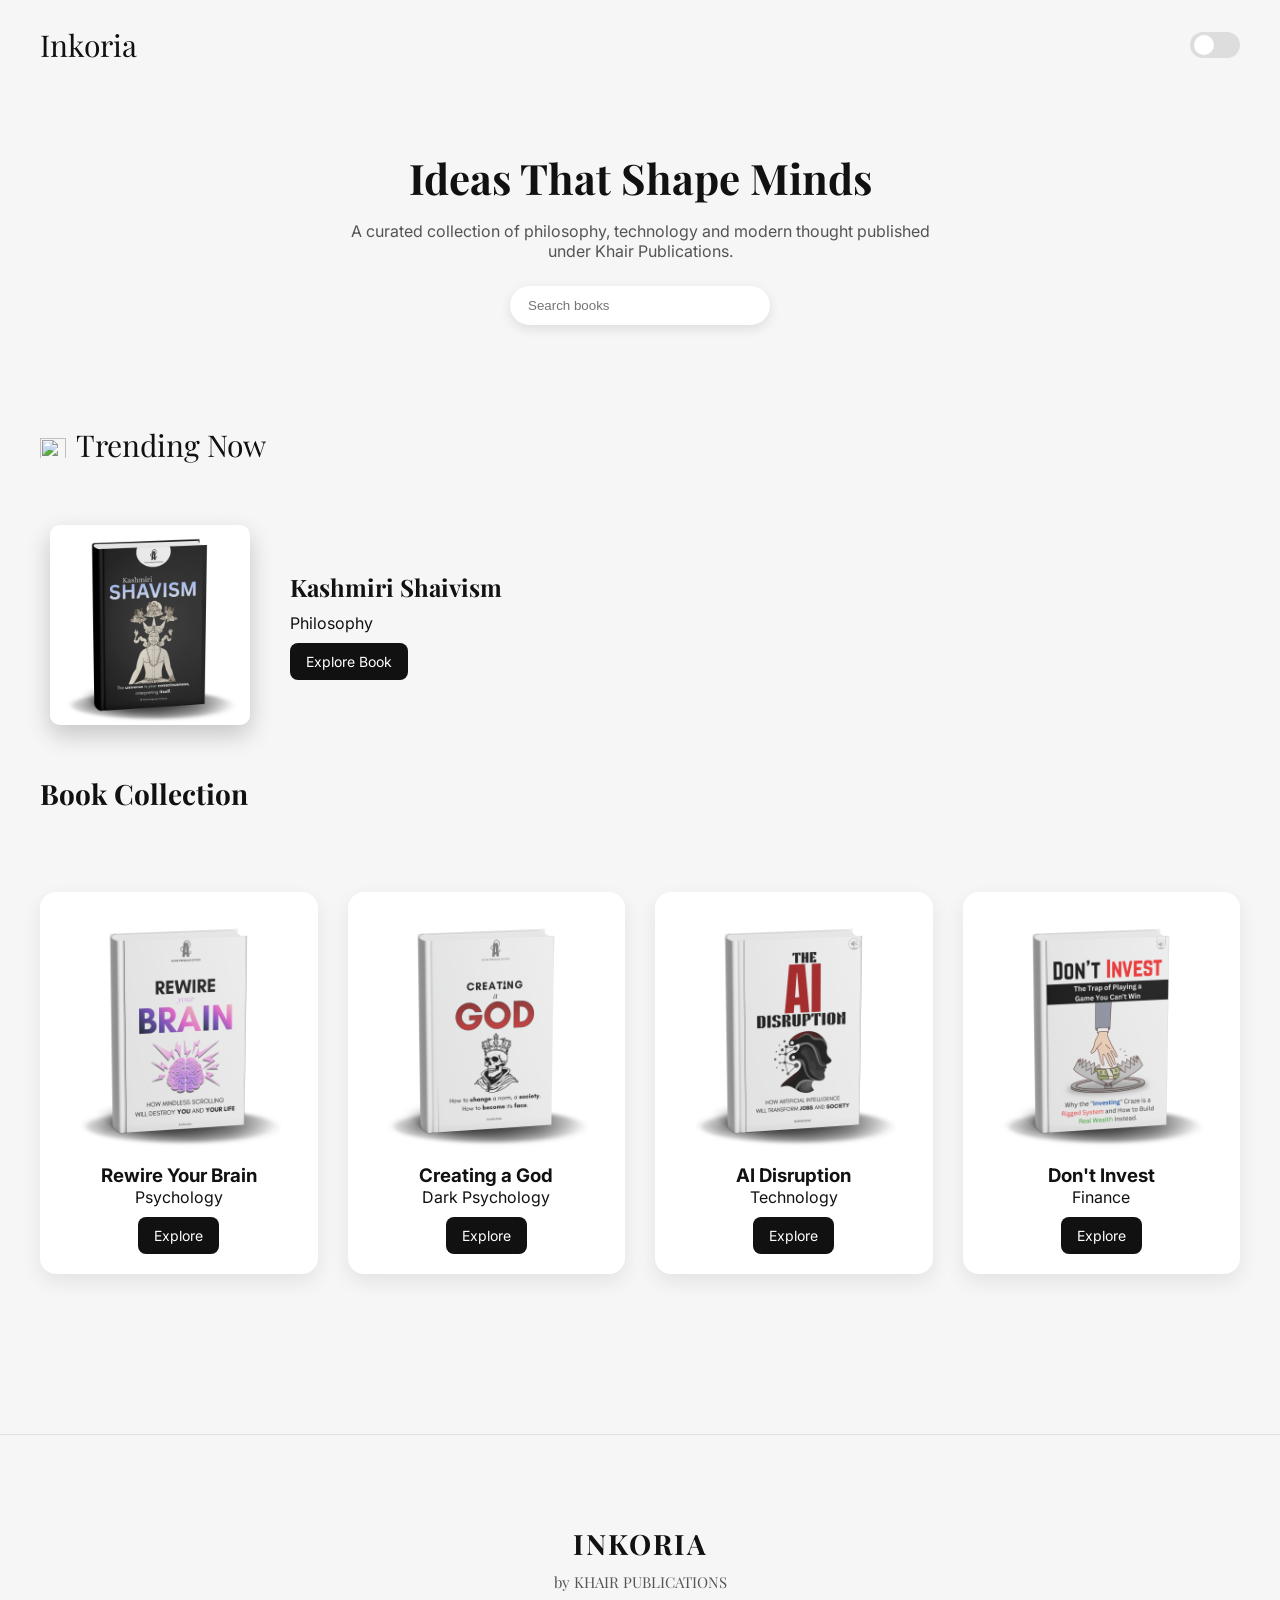
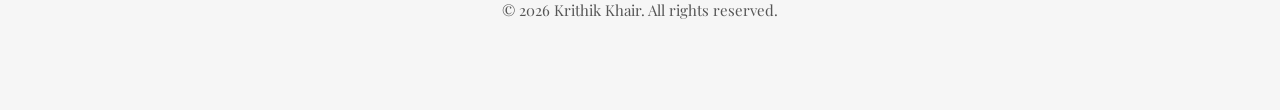
==== index.html @ 73728a2a "Update index.html" ====
<!DOCTYPE html>
<html lang="en">

<head>
<link rel="icon" type="image/png" sizes="512x512" href="favicon.png?v=2">
<link rel="apple-touch-icon" href="favicon.png">
<meta charset="UTF-8">
<meta name="viewport" content="width=device-width, initial-scale=1.0">

<title>Inkoria</title>

<link rel="stylesheet" href="styles.css">

<link href="https://fonts.googleapis.com/css2?family=Playfair+Display:wght@600&family=Inter:wght@300;400;500&display=swap" rel="stylesheet">

</head>


<body>

<header>

<div class="logo">Inkoria</div>

<div class="toggle">
<input type="checkbox" id="dark">
<label for="dark"></label>
</div>

</header>



<section class="hero">

<h1>Ideas That Shape Minds</h1>

<p>
A curated collection of philosophy, technology and modern thought
published under Khair Publications.
</p>

<input class="search" placeholder="Search books">

</section>


<div class="trending-label">
  <img src="images/fire.png" class="fire-icon">
  <span>Trending Now</span>
</div>

<section class="featured" id="featured"></section>



<h2 class="section-title">Book Collection</h2>

<section class="books" id="books"></section>


  
<footer>

<h2>INKORIA</h2>

<p>by KHAIR PUBLICATIONS</p>

<p>© 2026 Krithik Khair. All rights reserved.</p>

</footer>


<script src="script.js"></script>

</body>
</html>
---- styles.css ----
*{
margin:0;
padding:0;
box-sizing:border-box;
}

body{
font-family:'Inter',sans-serif;
background:#f6f6f6;
color:#111;
transition:.4s;
}

/* HEADER */

header{
display:flex;
justify-content:space-between;
align-items:center;
padding:25px 40px;
}

.logo{
font-family:'Playfair Display',serif;
font-size:30px;
}

/* TOGGLE */

.toggle input{
display:none;
}

.toggle label{
width:50px;
height:26px;
background:#ddd;
display:block;
border-radius:30px;
position:relative;
cursor:pointer;
}

.toggle label::after{
content:"";
width:20px;
height:20px;
background:white;
position:absolute;
top:3px;
left:4px;
border-radius:50%;
transition:.3s;
}

#dark:checked + label{
background:#111;
}

#dark:checked + label::after{
transform:translateX(24px);
}

/* HERO */

.hero{
text-align:center;
padding:60px 20px;
}

.hero h1{
font-family:'Playfair Display',serif;
font-size:42px;
margin-bottom:15px;
}

.hero p{
opacity:.7;
max-width:600px;
margin:auto;
}

.search{
margin-top:25px;
padding:12px 18px;
border-radius:30px;
border:none;
width:260px;
box-shadow:0 4px 12px rgba(0,0,0,0.1);
}

/* FEATURED BOOK */

.featured{
display:flex;
gap:40px;
padding:50px;
align-items:center;
}

.featured img{
width:200px;
border-radius:10px;
box-shadow:0 10px 25px rgba(0,0,0,0.2);
}

.featured h2{
font-family:'Playfair Display',serif;
margin-bottom:10px;
}

/* SECTION TITLE */

.section-title{
font-family:'Playfair Display',serif;
font-size:28px;
padding:0 40px;
}

/* BOOK GRID */

.books{
padding:40px;
display:grid;
grid-template-columns:repeat(auto-fit,minmax(220px,1fr));
gap:30px;
}

/* BOOK CARD */

.card{
background:white;
padding:20px;
border-radius:16px;
text-align:center;
transition:.3s;
box-shadow:0 8px 20px rgba(0,0,0,0.08);
}

.card:hover{
transform:translateY(-8px);
box-shadow:0 18px 40px rgba(0,0,0,0.15);
}

.card img{
width:100%;
border-radius:12px;
margin-bottom:10px;
}

/* BUTTON */

.btn{
display:inline-block;
margin-top:10px;
padding:10px 16px;
background:#111;
color:white;
border-radius:8px;
text-decoration:none;
font-size:14px;
}

.section-title{
  margin-bottom:40px;
}

.books{
  margin-bottom:100px;
}

/* FOOTER */

footer{
  margin-top:120px;
  padding:70px 20px;
  text-align:center;

  background:##e9e9e9;
  border-top:2px solid #dcdcdc;

  font-family:'Playfair Display',serif;
}

footer h2{
  font-size:28px;
  margin-bottom:10px;
  letter-spacing:2px;
}

footer p{
  color:#555;
  margin-top:8px;
  font-size:15px;
}

footer{
  margin-top:120px;
  padding:80px 20px;
}

footer{
  border-top:1px solid #e0e0e0;
}

footer{
  padding:90px 20px;
}

/* DARK MODE */

.dark{
background:#121212;
color:white;
}

.dark .card{
background:#1e1e1e;
}

/* MOBILE */

@media(max-width:700px){

.featured{
flex-direction:column;
text-align:center;
}

}

/* Disable text selection */

body {
  user-select: none;
  -webkit-user-select: none;
  -ms-user-select: none;
}


/* Disable image dragging */

img {
  pointer-events: none;
  -webkit-user-drag: none;
}


/* Prevent callout on iOS */

* {
  -webkit-touch-callout: none;
}

/* TRENDING LABEL */

.trending-label{
display:flex;
align-items:center;
gap:12px;
font-size:30px;
font-family:'Playfair Display', serif;
margin:60px 40px 20px;
}

.trending-label{
display:flex;
align-items:center;
gap:10px;
font-size:30px;
font-family:'Playfair Display', serif;
margin:40px 40px 10px;
}

.fire-icon{
width:26px;
height:26px;
fill:#ff3b30;
}
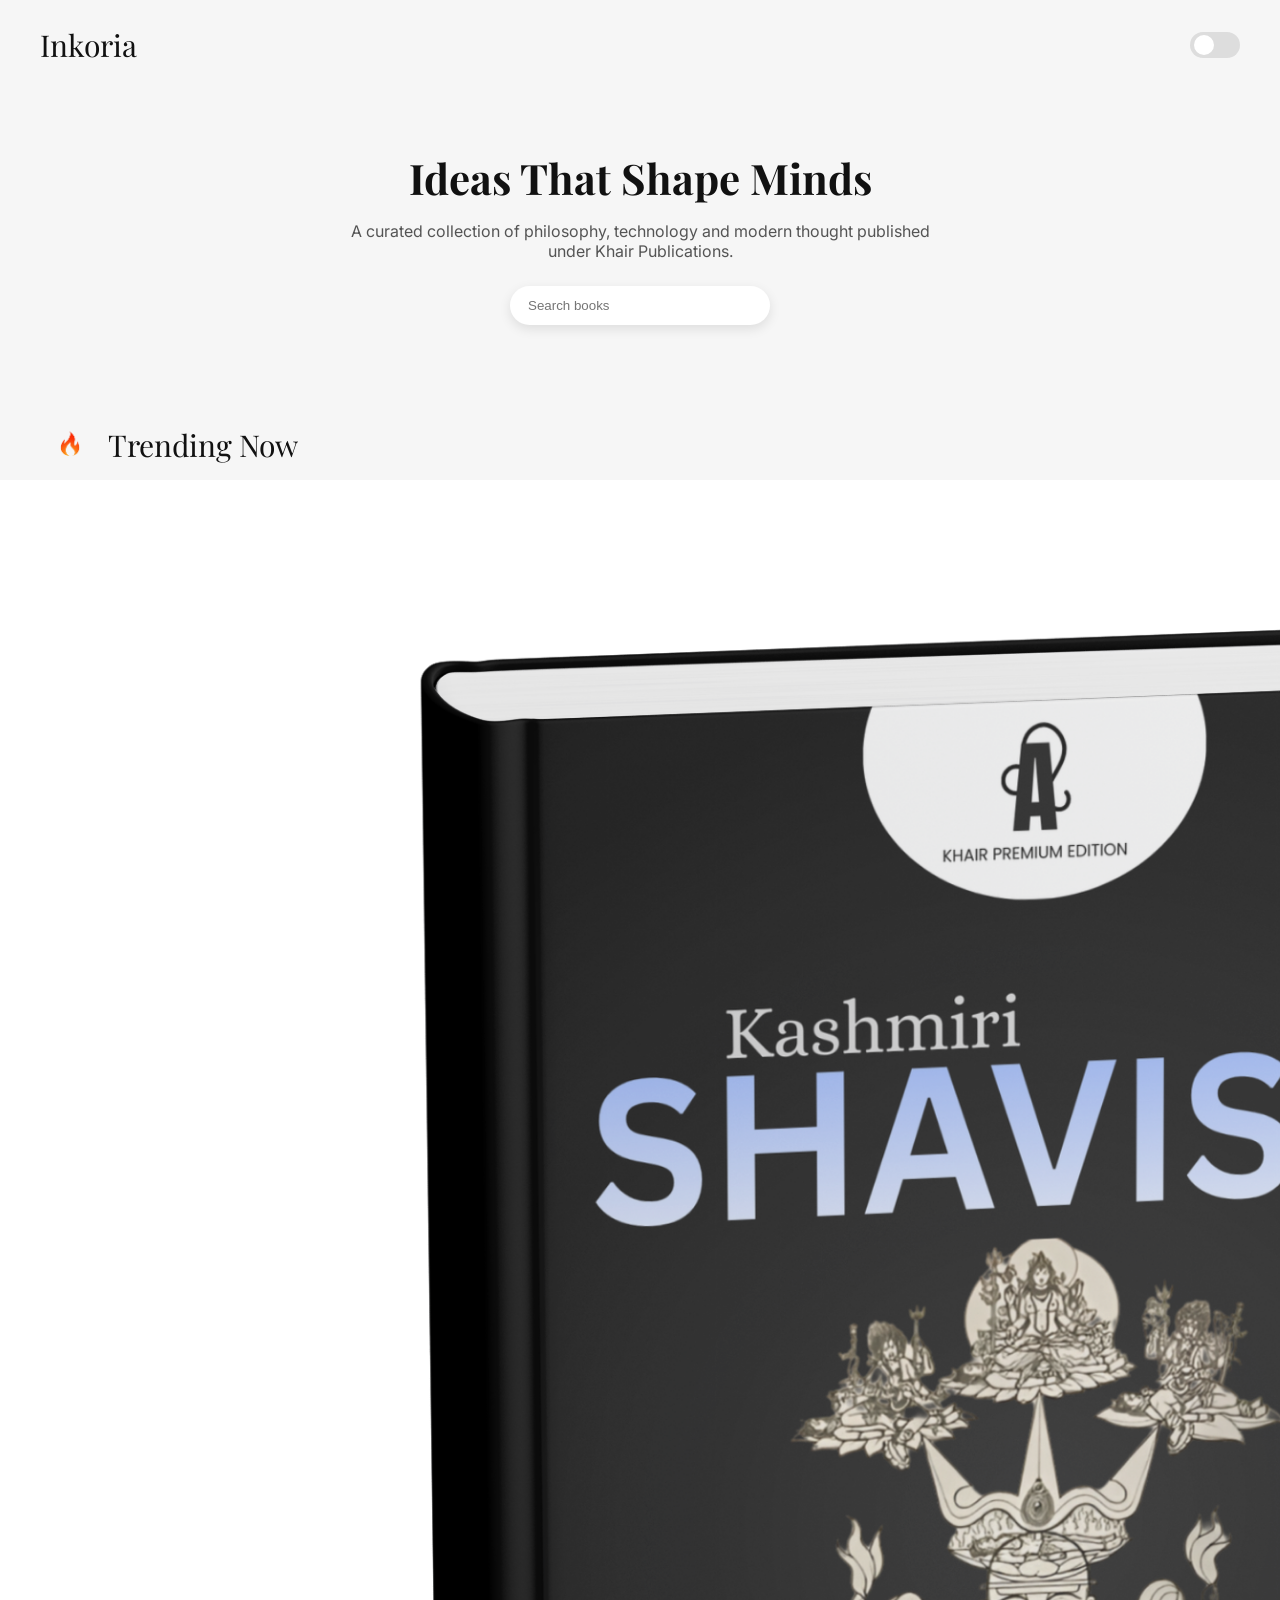
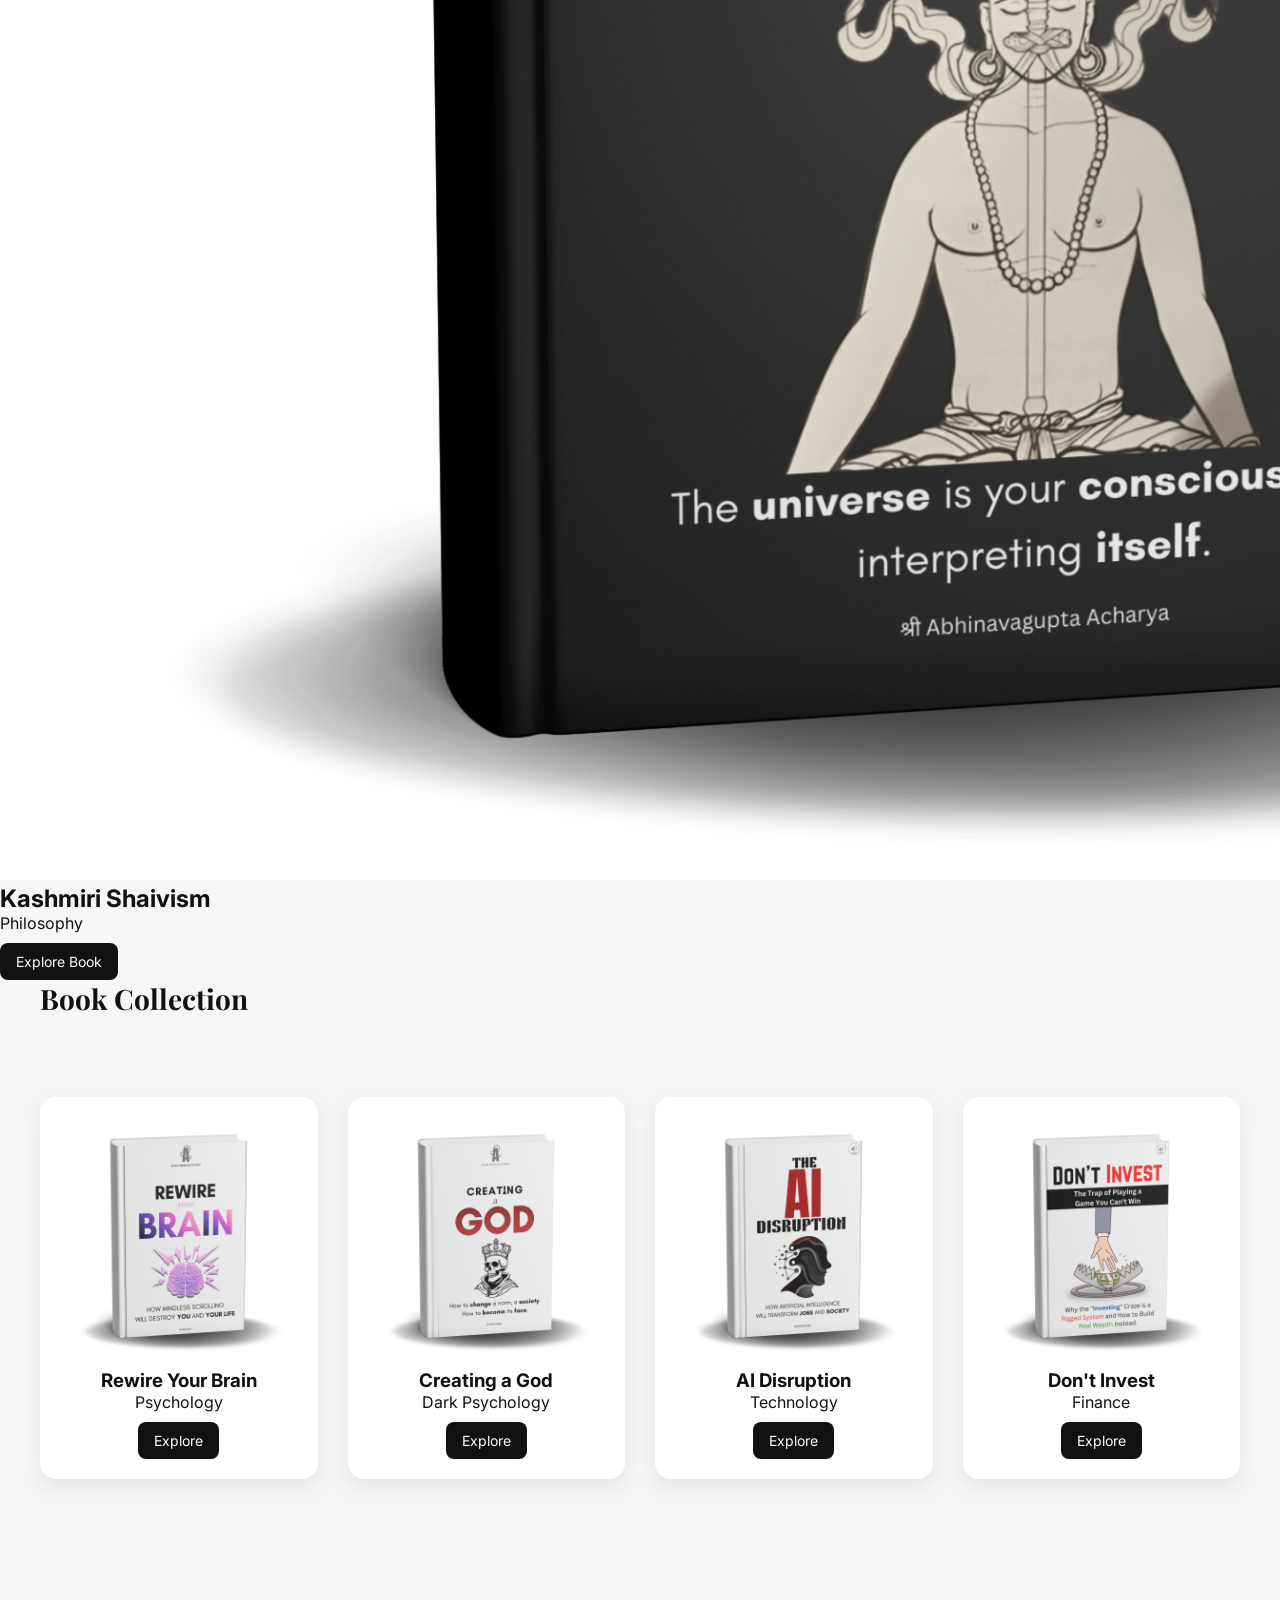
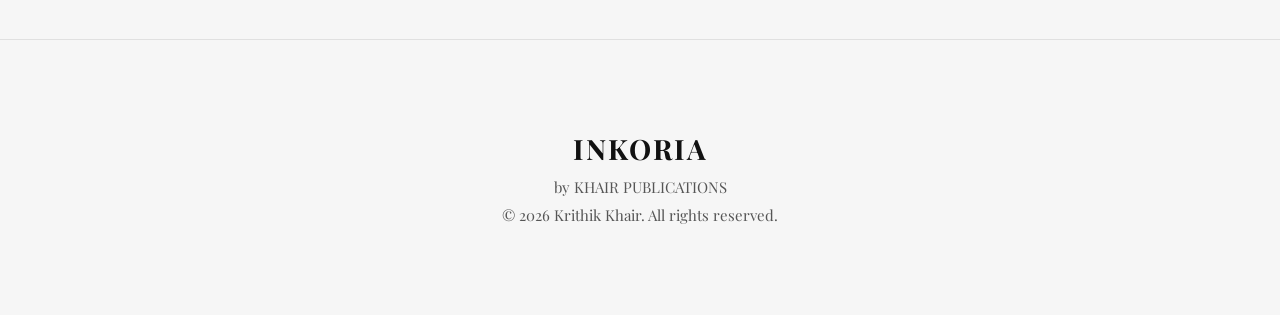
==== commit 9ad68b5c: "Update index.html" ====
--- a/index.html
+++ b/index.html
@@ -45,12 +45,16 @@
 </section>
 
 
+<div id="trending-section">
+
 <div class="trending-label">
-  <img src="images/fire.png" class="fire-icon">
-  <span>Trending Now</span>
+<img src="images/fire.png" class="fire-icon">
+<span>Trending Now</span>
 </div>
 
-<section class="featured" id="featured"></section>
+<div id="featured"></div>
+
+</div>
 
 
 
--- a/styles.css
+++ b/styles.css
@@ -257,23 +257,14 @@
 .trending-label{
 display:flex;
 align-items:center;
-gap:12px;
+gap:8px;
 font-size:30px;
 font-family:'Playfair Display', serif;
-margin:60px 40px 20px;
-}
-
-.trending-label{
-display:flex;
-align-items:center;
-gap:10px;
-font-size:30px;
-font-family:'Playfair Display', serif;
-margin:40px 40px 10px;
+margin:30px 40px 5px;
 }
 
 .fire-icon{
-width:26px;
-height:26px;
-fill:#ff3b30;
-}
+width:60px;
+height:60px;
+object-fit:contain;
+}
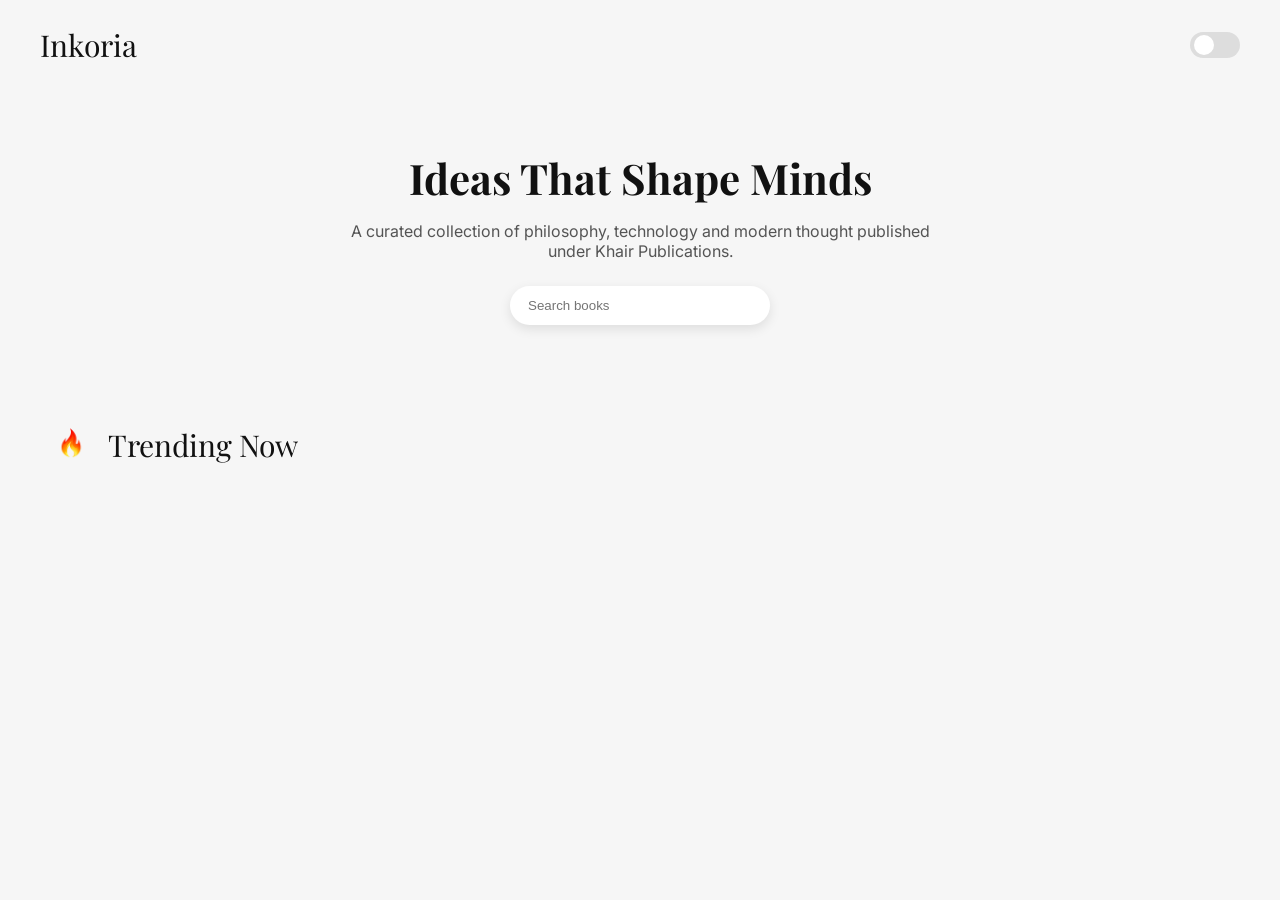
==== commit 766ddfea: "Update index.html" ====
--- a/index.html
+++ b/index.html
@@ -45,20 +45,16 @@
 </section>
 
 
-<div id="trending-section">
-
 <div class="trending-label">
-<img src="images/fire.png" class="fire-icon">
-<span>Trending Now</span>
+  <img src="images/fire.png" class="fire-icon">
+  <span>Trending Now</span>
 </div>
 
-<div id="featured"></div>
-
-</div>
+<section class='featured" id="featured"></section>
 
 
-
-<h2 class="section-title">Book Collection</h2>
+  
+  <h2 class="section-title">Book Collection</h2>
 
 <section class="books" id="books"></section>
 
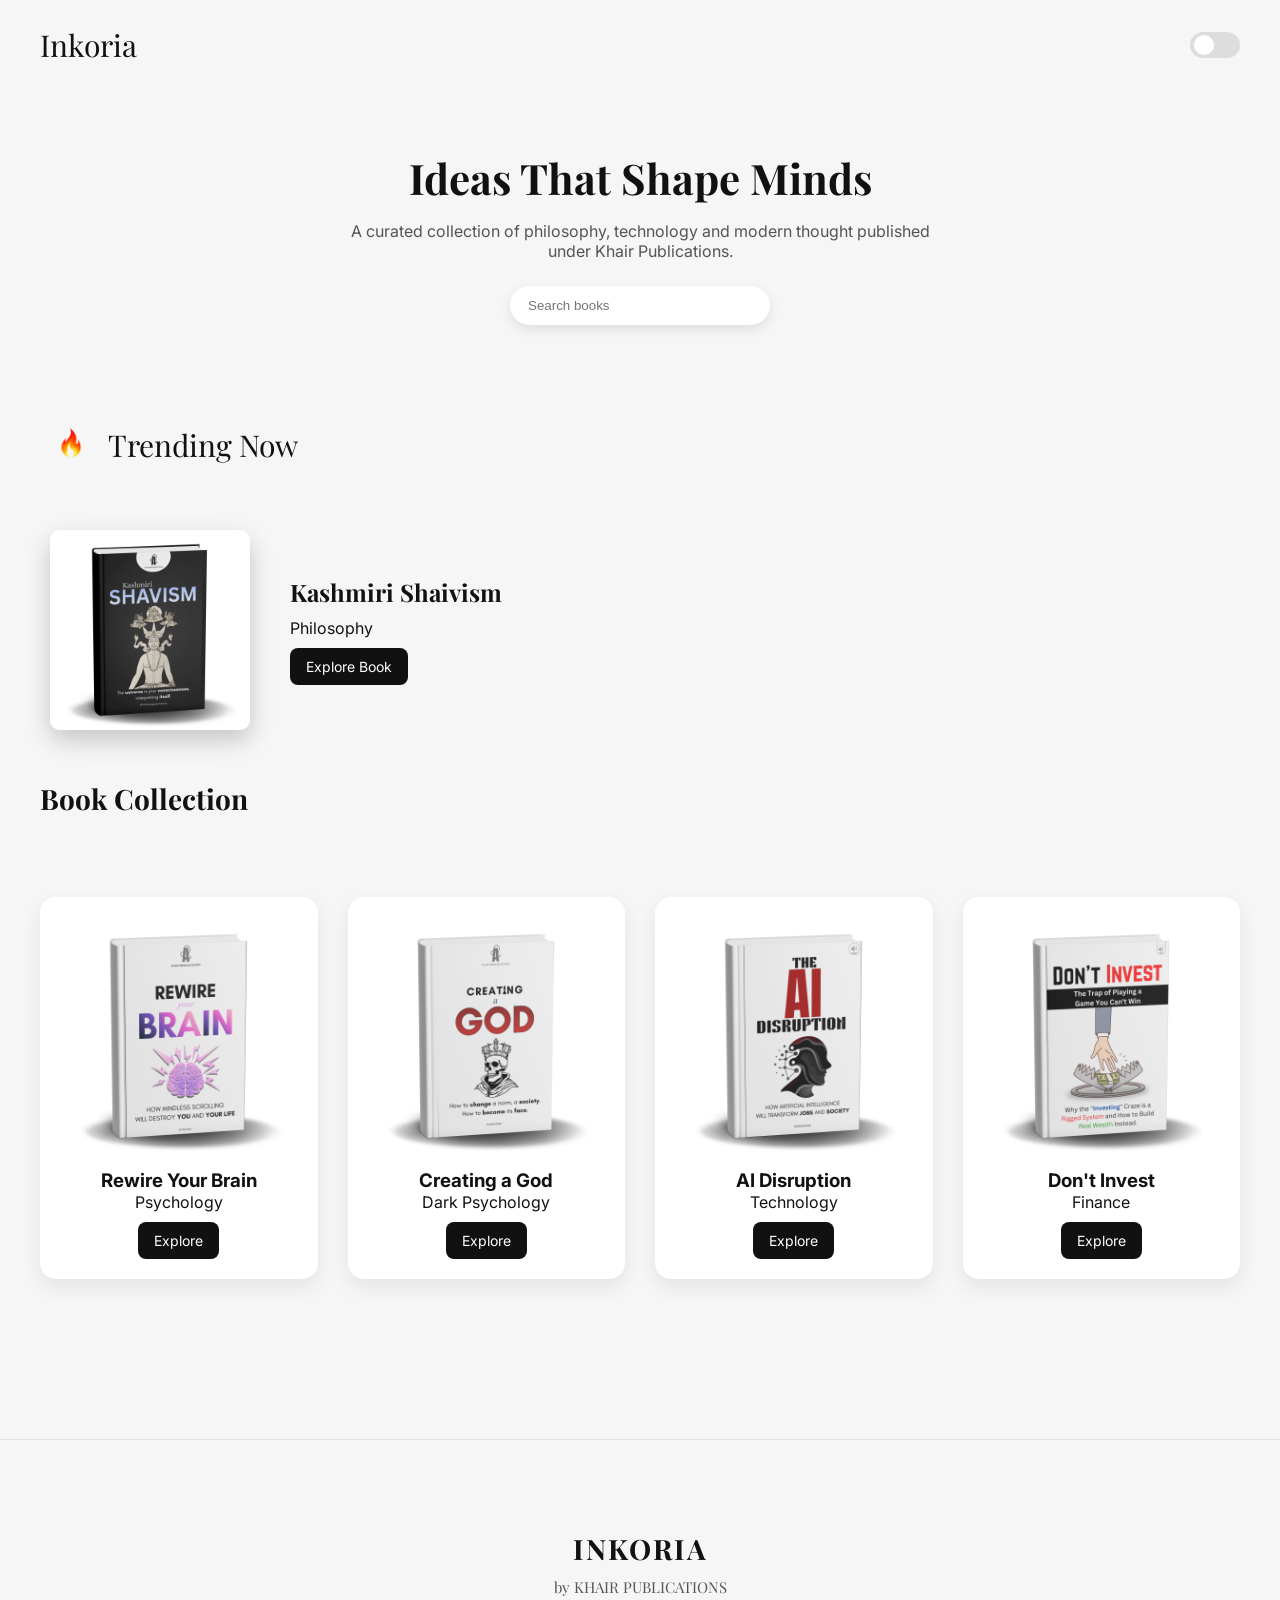
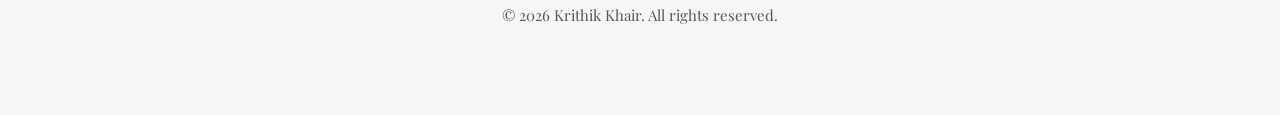
==== commit 60d0a772: "Update index.html" ====
--- a/index.html
+++ b/index.html
@@ -45,12 +45,16 @@
 </section>
 
 
+<div id="trending-section">
+
 <div class="trending-label">
   <img src="images/fire.png" class="fire-icon">
   <span>Trending Now</span>
 </div>
 
-<section class='featured" id="featured"></section>
+<section class="featured" id="featured"></section>
+
+</div>
 
 
   
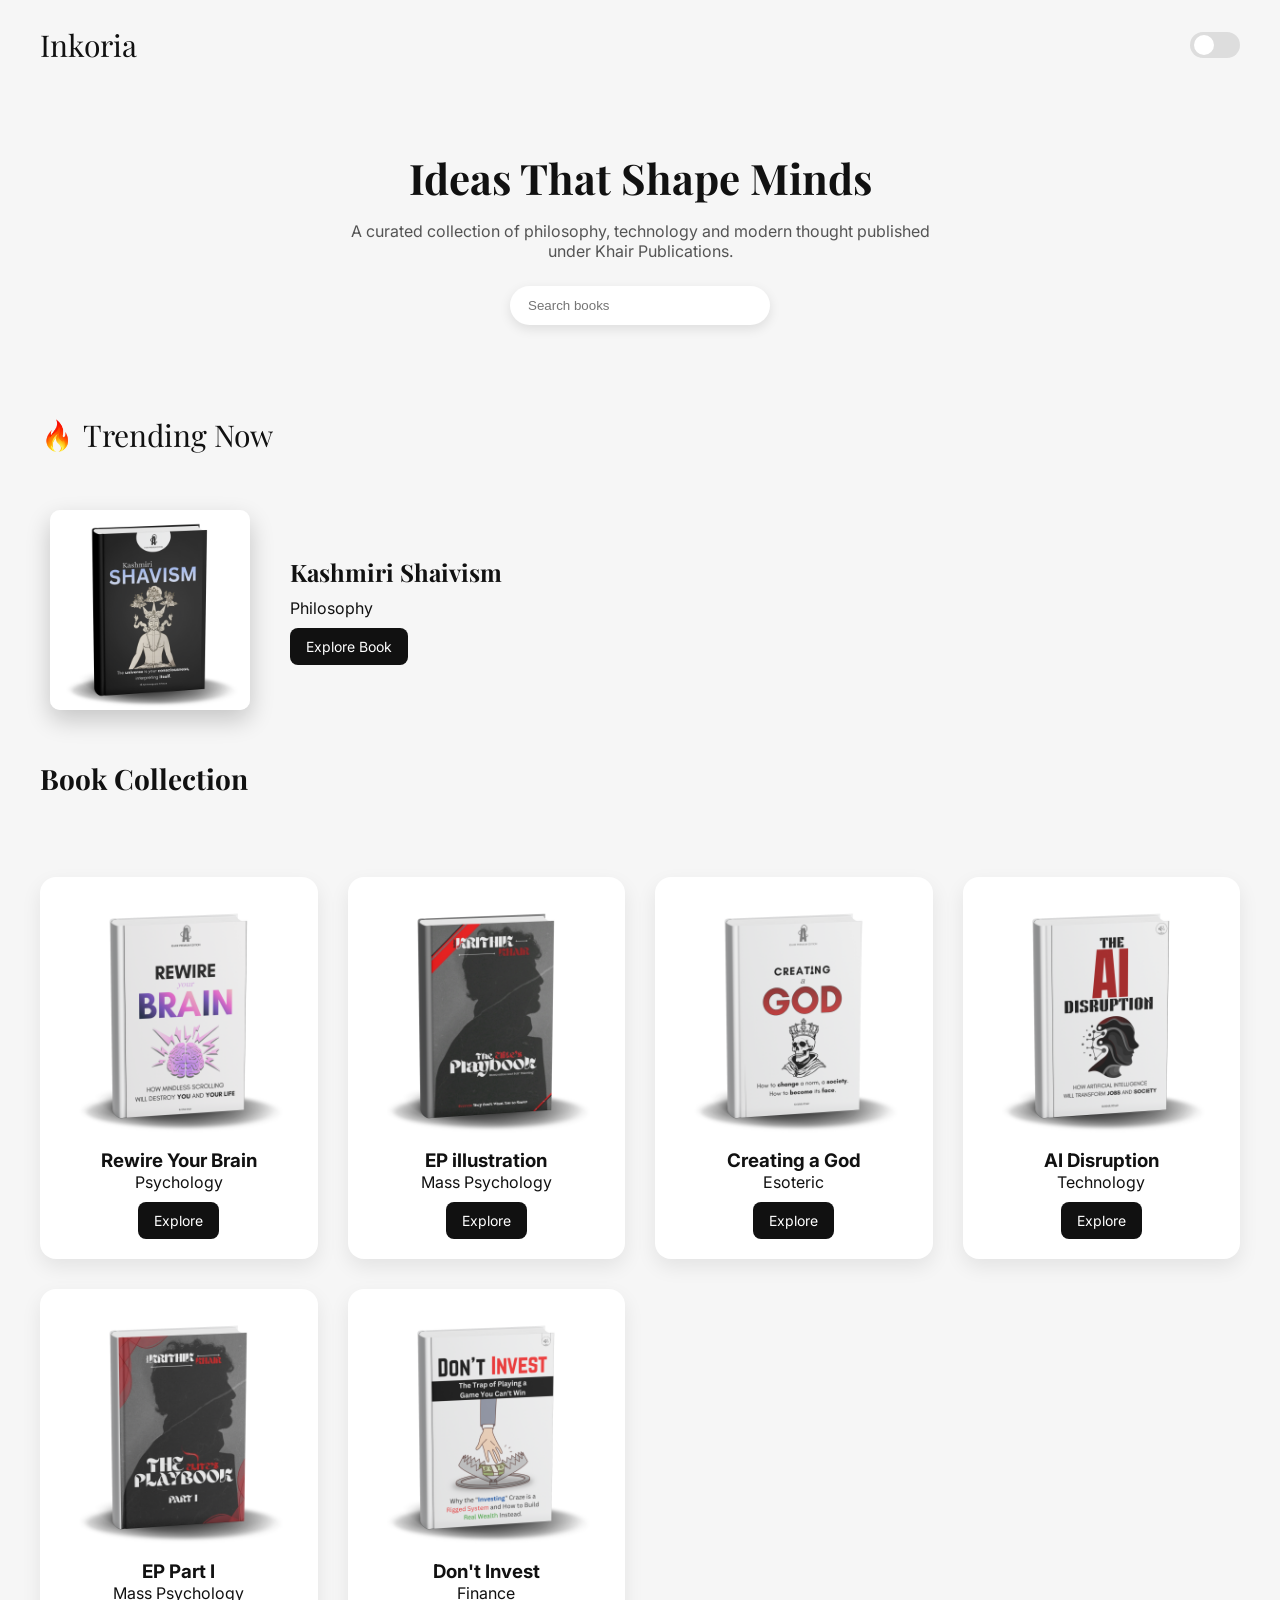
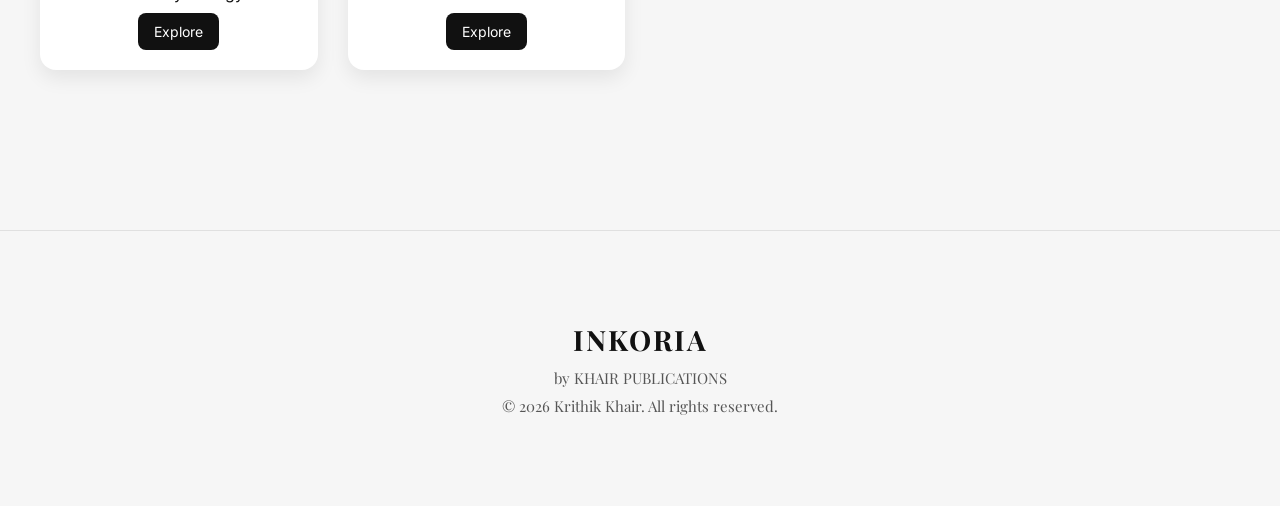
==== commit a8fe34ec: "Update index.html" ====
--- a/index.html
+++ b/index.html
@@ -7,7 +7,7 @@
 <meta charset="UTF-8">
 <meta name="viewport" content="width=device-width, initial-scale=1.0">
 
-<title>Inkoria</title>
+<title>INKORIA</title>
 
 <link rel="stylesheet" href="styles.css">
 
--- a/styles.css
+++ b/styles.css
@@ -264,7 +264,7 @@
 }
 
 .fire-icon{
-width:60px;
-height:60px;
+width:35px;
+height:35px;
 object-fit:contain;
 }
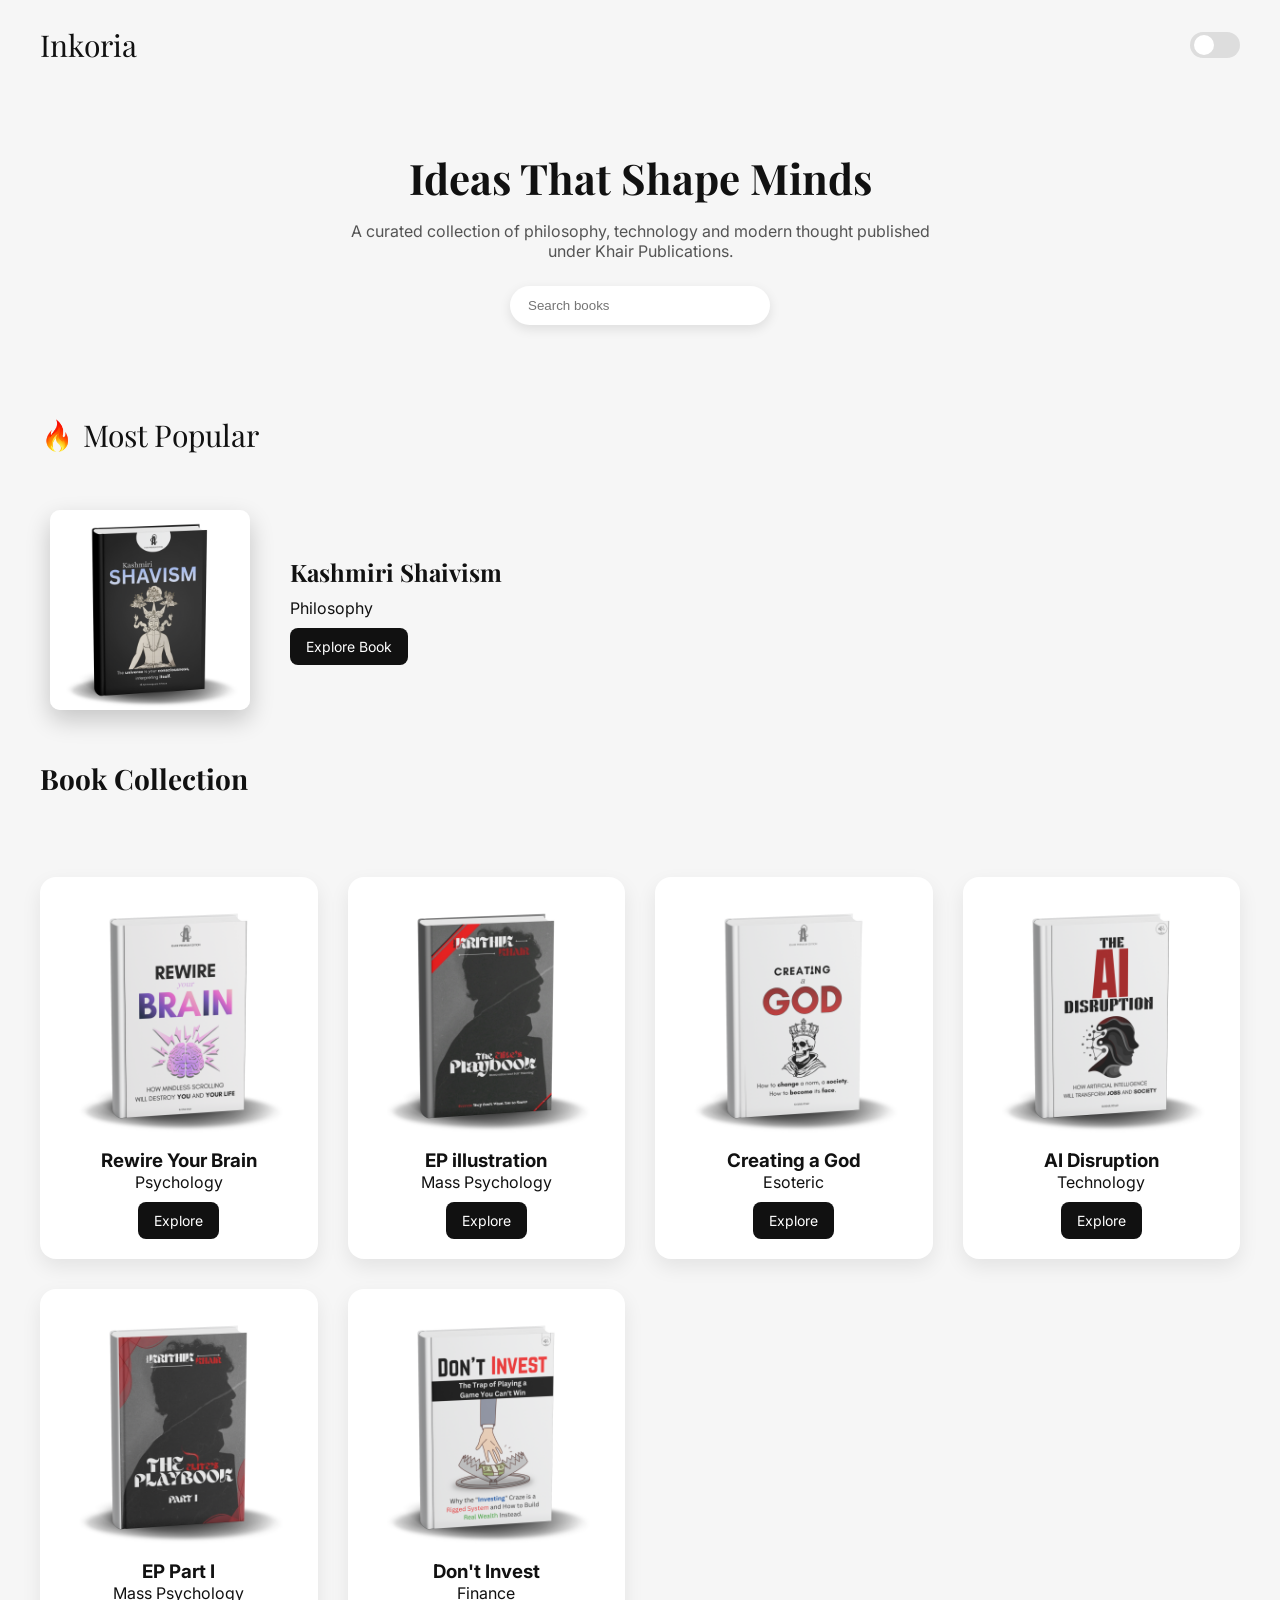
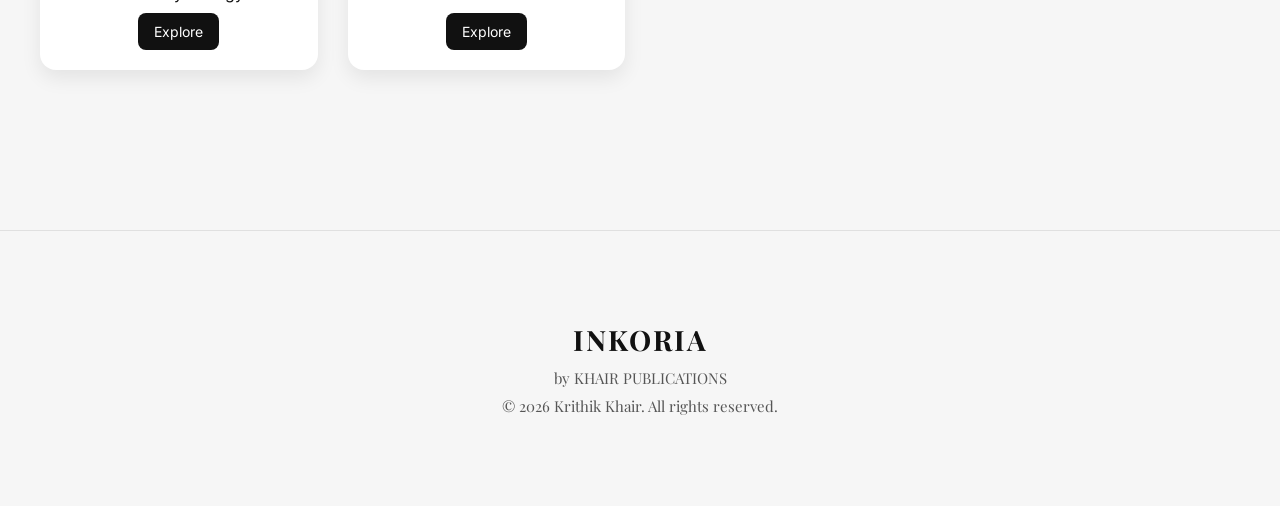
==== commit a100e93e: "Update index.html" ====
--- a/index.html
+++ b/index.html
@@ -49,7 +49,7 @@
 
 <div class="trending-label">
   <img src="images/fire.png" class="fire-icon">
-  <span>Trending Now</span>
+  <span>Most Popular</span>
 </div>
 
 <section class="featured" id="featured"></section>
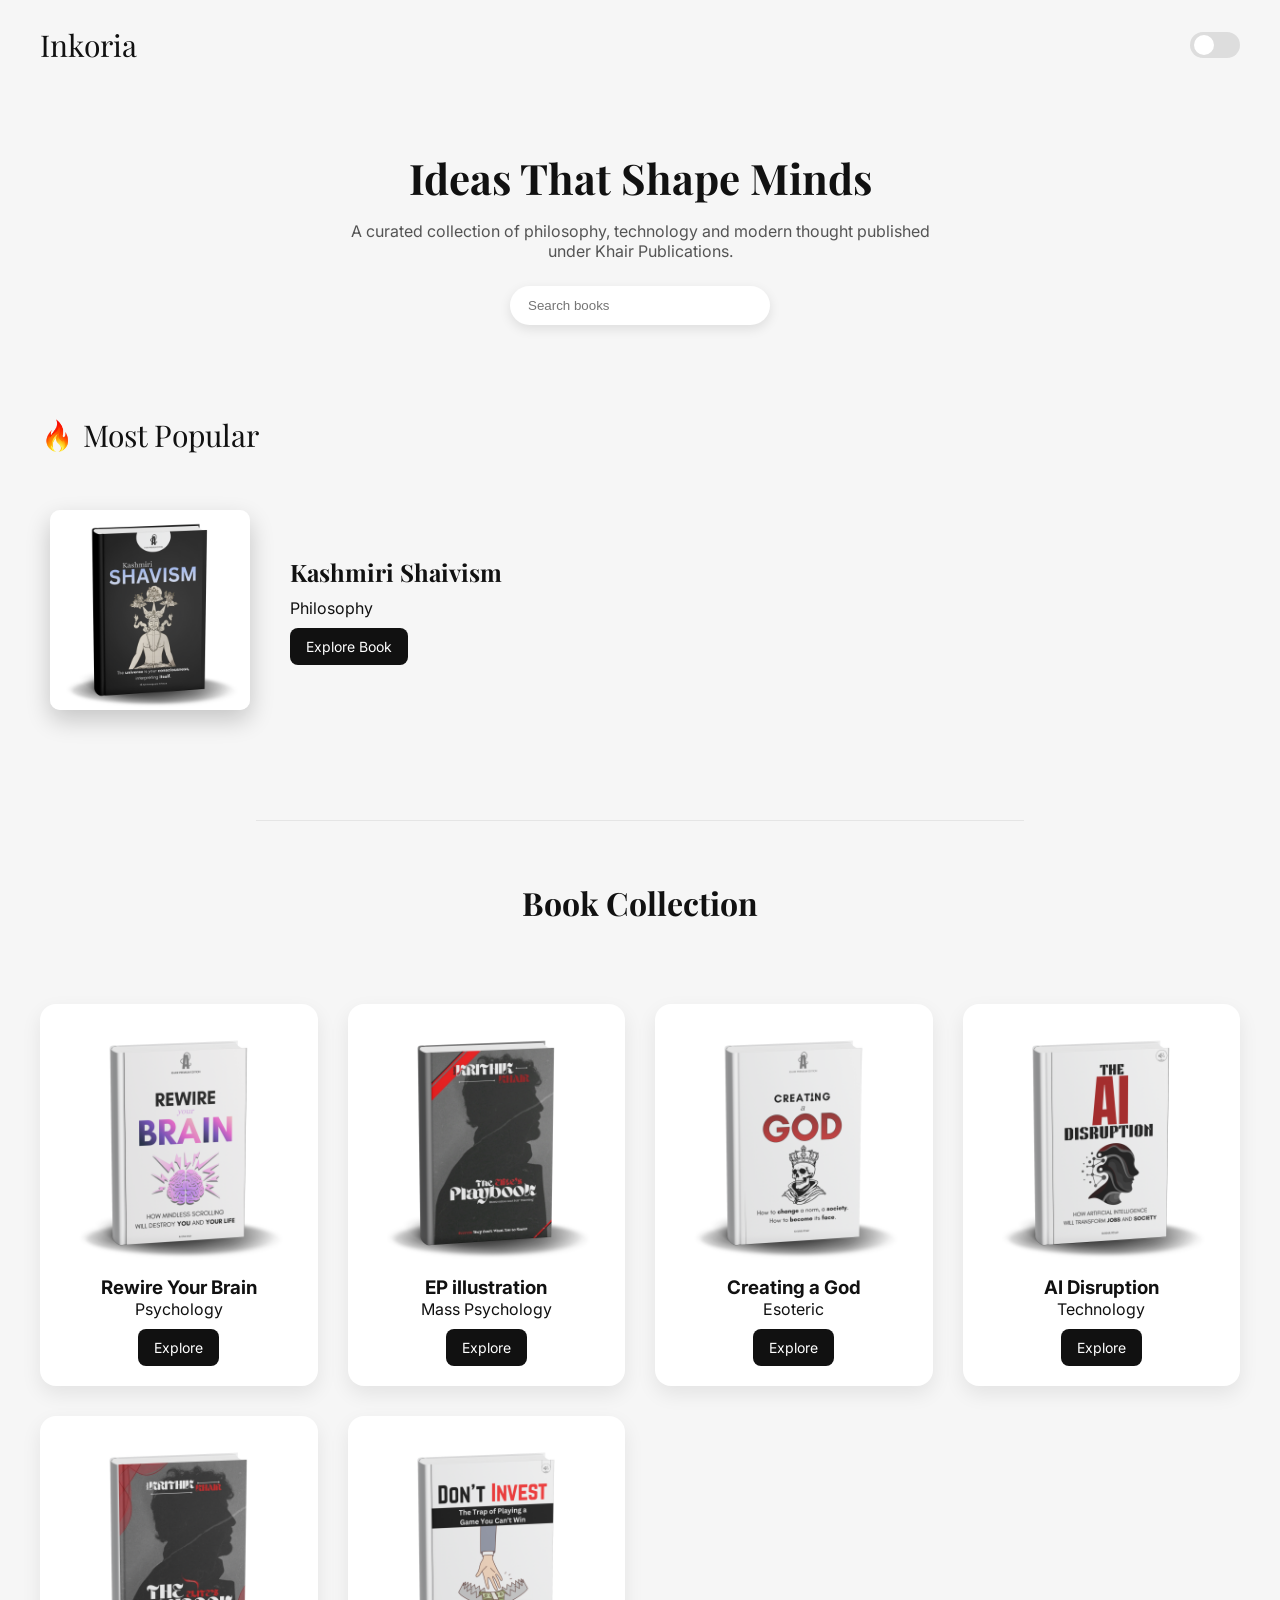
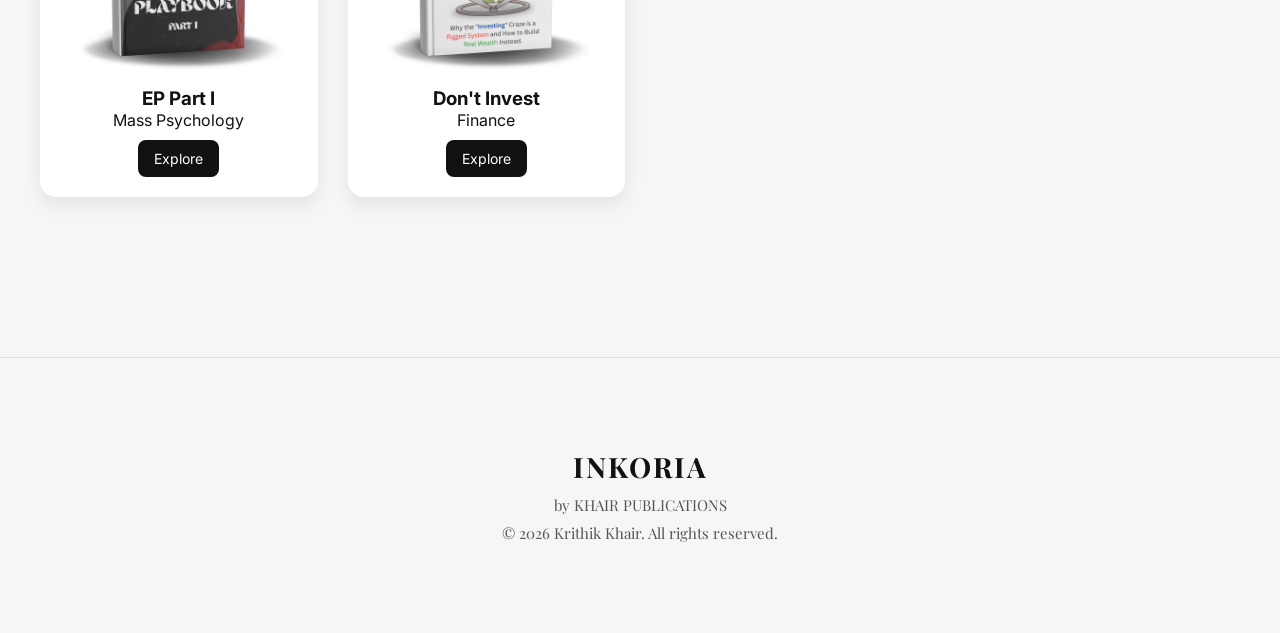
==== commit 0b285496: "Update index.html" ====
--- a/index.html
+++ b/index.html
@@ -56,9 +56,9 @@
 
 </div>
 
-
+<div class="section-divider"></div>
   
-  <h2 class="section-title">Book Collection</h2>
+  <h2 class="section-title" id="collection-title">Book Collection</h2>
 
 <section class="books" id="books"></section>
 
--- a/styles.css
+++ b/styles.css
@@ -113,8 +113,10 @@
 
 .section-title{
 font-family:'Playfair Display',serif;
-font-size:28px;
+font-size:32px;
 padding:0 40px;
+text-align:center;
+font-family:'Playfair Display', serif;
 }
 
 /* BOOK GRID */
@@ -268,3 +270,10 @@
 height:35px;
 object-fit:contain;
 }
+
+.section-divider{
+width:60%;
+height:1px;
+background:#e5e5e5;
+margin:60px auto;
+}
